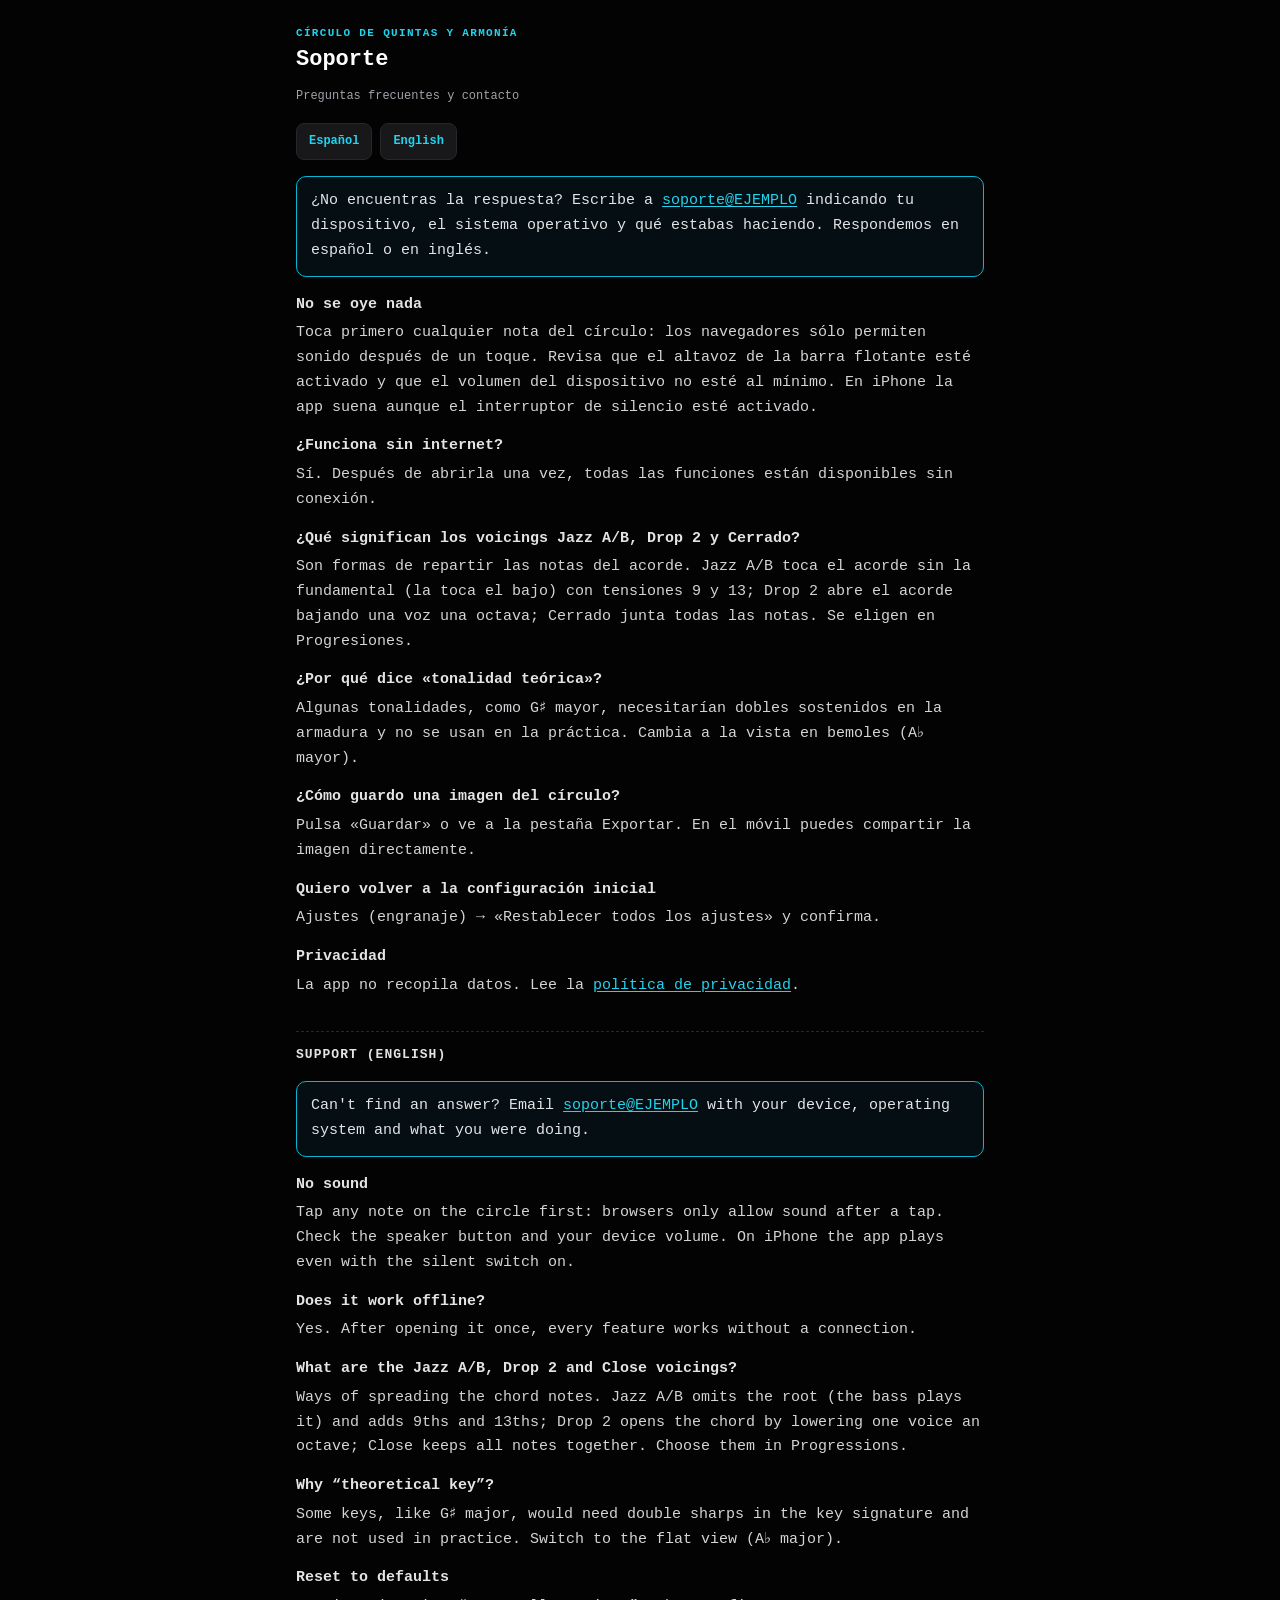
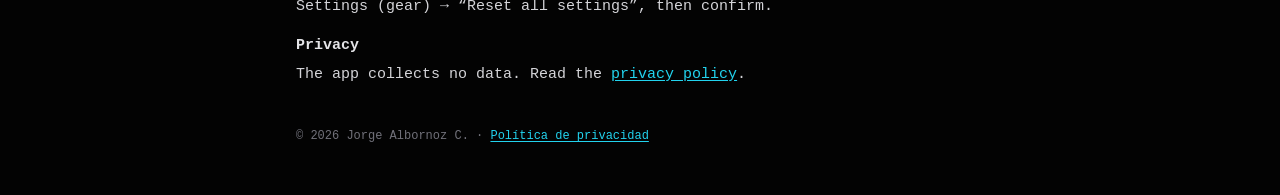
==== legal/soporte.html @ 40c4ffc7 "Páginas legales desde la app (350a879)" ====
<!DOCTYPE html>
<html lang="es">
<head>
    <meta charset="UTF-8">
    <meta name="viewport" content="width=device-width, initial-scale=1, viewport-fit=cover">
    <meta name="theme-color" content="#030303">
    <title>Soporte · Círculo de Quintas y Armonía</title>
    <link rel="icon" href="../icons/icon.svg" type="image/svg+xml">
    <link rel="stylesheet" href="legal.css">
</head>
<body>
<main>
    <p class="k">Círculo de Quintas y Armonía</p>
    <h1>Soporte</h1>
    <p class="meta">Preguntas frecuentes y contacto</p>
    <nav class="lang" aria-label="Idioma / Language"><a href="#es" aria-current="true">Español</a><a href="#en" lang="en">English</a></nav>

    <section id="es">
        <p class="card">¿No encuentras la respuesta? Escribe a <a href="mailto:soporte@EJEMPLO">soporte@EJEMPLO</a> indicando tu dispositivo, el sistema operativo y qué estabas haciendo. Respondemos en español o en inglés.</p>

        <dl>
            <dt>No se oye nada</dt>
            <dd>Toca primero cualquier nota del círculo: los navegadores sólo permiten sonido después de un toque. Revisa que el altavoz de la barra flotante esté activado y que el volumen del dispositivo no esté al mínimo. En iPhone la app suena aunque el interruptor de silencio esté activado.</dd>

            <dt>¿Funciona sin internet?</dt>
            <dd>Sí. Después de abrirla una vez, todas las funciones están disponibles sin conexión.</dd>

            <dt>¿Qué significan los voicings Jazz A/B, Drop 2 y Cerrado?</dt>
            <dd>Son formas de repartir las notas del acorde. Jazz A/B toca el acorde sin la fundamental (la toca el bajo) con tensiones 9 y 13; Drop 2 abre el acorde bajando una voz una octava; Cerrado junta todas las notas. Se eligen en Progresiones.</dd>

            <dt>¿Por qué dice «tonalidad teórica»?</dt>
            <dd>Algunas tonalidades, como G♯ mayor, necesitarían dobles sostenidos en la armadura y no se usan en la práctica. Cambia a la vista en bemoles (A♭ mayor).</dd>

            <dt>¿Cómo guardo una imagen del círculo?</dt>
            <dd>Pulsa «Guardar» o ve a la pestaña Exportar. En el móvil puedes compartir la imagen directamente.</dd>

            <dt>Quiero volver a la configuración inicial</dt>
            <dd>Ajustes (engranaje) → «Restablecer todos los ajustes» y confirma.</dd>

            <dt>Privacidad</dt>
            <dd>La app no recopila datos. Lee la <a href="privacidad.html">política de privacidad</a>.</dd>
        </dl>
    </section>

    <section id="en" lang="en">
        <h2>Support (English)</h2>
        <p class="card">Can't find an answer? Email <a href="mailto:soporte@EJEMPLO">soporte@EJEMPLO</a> with your device, operating system and what you were doing.</p>
        <dl>
            <dt>No sound</dt>
            <dd>Tap any note on the circle first: browsers only allow sound after a tap. Check the speaker button and your device volume. On iPhone the app plays even with the silent switch on.</dd>
            <dt>Does it work offline?</dt>
            <dd>Yes. After opening it once, every feature works without a connection.</dd>
            <dt>What are the Jazz A/B, Drop 2 and Close voicings?</dt>
            <dd>Ways of spreading the chord notes. Jazz A/B omits the root (the bass plays it) and adds 9ths and 13ths; Drop 2 opens the chord by lowering one voice an octave; Close keeps all notes together. Choose them in Progressions.</dd>
            <dt>Why “theoretical key”?</dt>
            <dd>Some keys, like G♯ major, would need double sharps in the key signature and are not used in practice. Switch to the flat view (A♭ major).</dd>
            <dt>Reset to defaults</dt>
            <dd>Settings (gear) → “Reset all settings”, then confirm.</dd>
            <dt>Privacy</dt>
            <dd>The app collects no data. Read the <a href="privacidad.html#en">privacy policy</a>.</dd>
        </dl>
    </section>

    <footer>© 2026 Jorge Albornoz C. · <a href="privacidad.html">Política de privacidad</a></footer>
</main>
</body>
</html>
---- legal/legal.css ----
/* legal.css — Páginas de privacidad y soporte (misma estética que la app: zinc + cian, monoespaciada) */
:root {
    color-scheme: dark;
    --bg: #030303; --z900: #18181b; --z800: #27272a; --z500: #71717a; --z400: #a1a1aa; --z300: #d4d4d8; --z200: #e4e4e7;
    --cy500: #06b6d4; --cy400: #22d3ee;
}
* { box-sizing: border-box; }
html { -webkit-text-size-adjust: 100%; text-size-adjust: 100%; }
body { margin: 0; background: var(--bg); color: var(--z300); font-family: monospace; font-size: 15px; line-height: 1.65; }
main { max-width: 720px; margin: 0 auto; padding: max(24px, env(safe-area-inset-top)) 16px 48px; }
.k { margin: 0 0 4px; font-size: 11px; font-weight: 700; letter-spacing: 0.12em; text-transform: uppercase; color: var(--cy400); }
h1 { margin: 0 0 6px; font-size: 22px; line-height: 1.3; color: #fff; }
h2 { margin: 32px 0 8px; padding-top: 12px; border-top: 1px dashed var(--z800); font-size: 13px; letter-spacing: 0.08em; text-transform: uppercase; color: var(--z200); }
p, li { color: var(--z300); }
.meta { font-size: 12px; color: var(--z400); }
a { color: var(--cy400); text-underline-offset: 2px; }
a:focus-visible { outline: 2px solid var(--cy500); outline-offset: 2px; }
.lang { display: flex; gap: 8px; margin: 16px 0 8px; }
.lang a { padding: 8px 12px; border: 1px solid var(--z800); border-radius: 8px; background: var(--z900); text-decoration: none; font-size: 12px; font-weight: 700; }
.card { margin: 16px 0; padding: 12px 14px; border: 1px solid var(--cy500); border-radius: 10px; background: rgba(8, 51, 68, 0.25); color: var(--z200); }
dt { margin-top: 14px; font-weight: 700; color: var(--z200); }
dd { margin: 4px 0 0; }
footer { margin-top: 40px; font-size: 12px; color: var(--z500); }
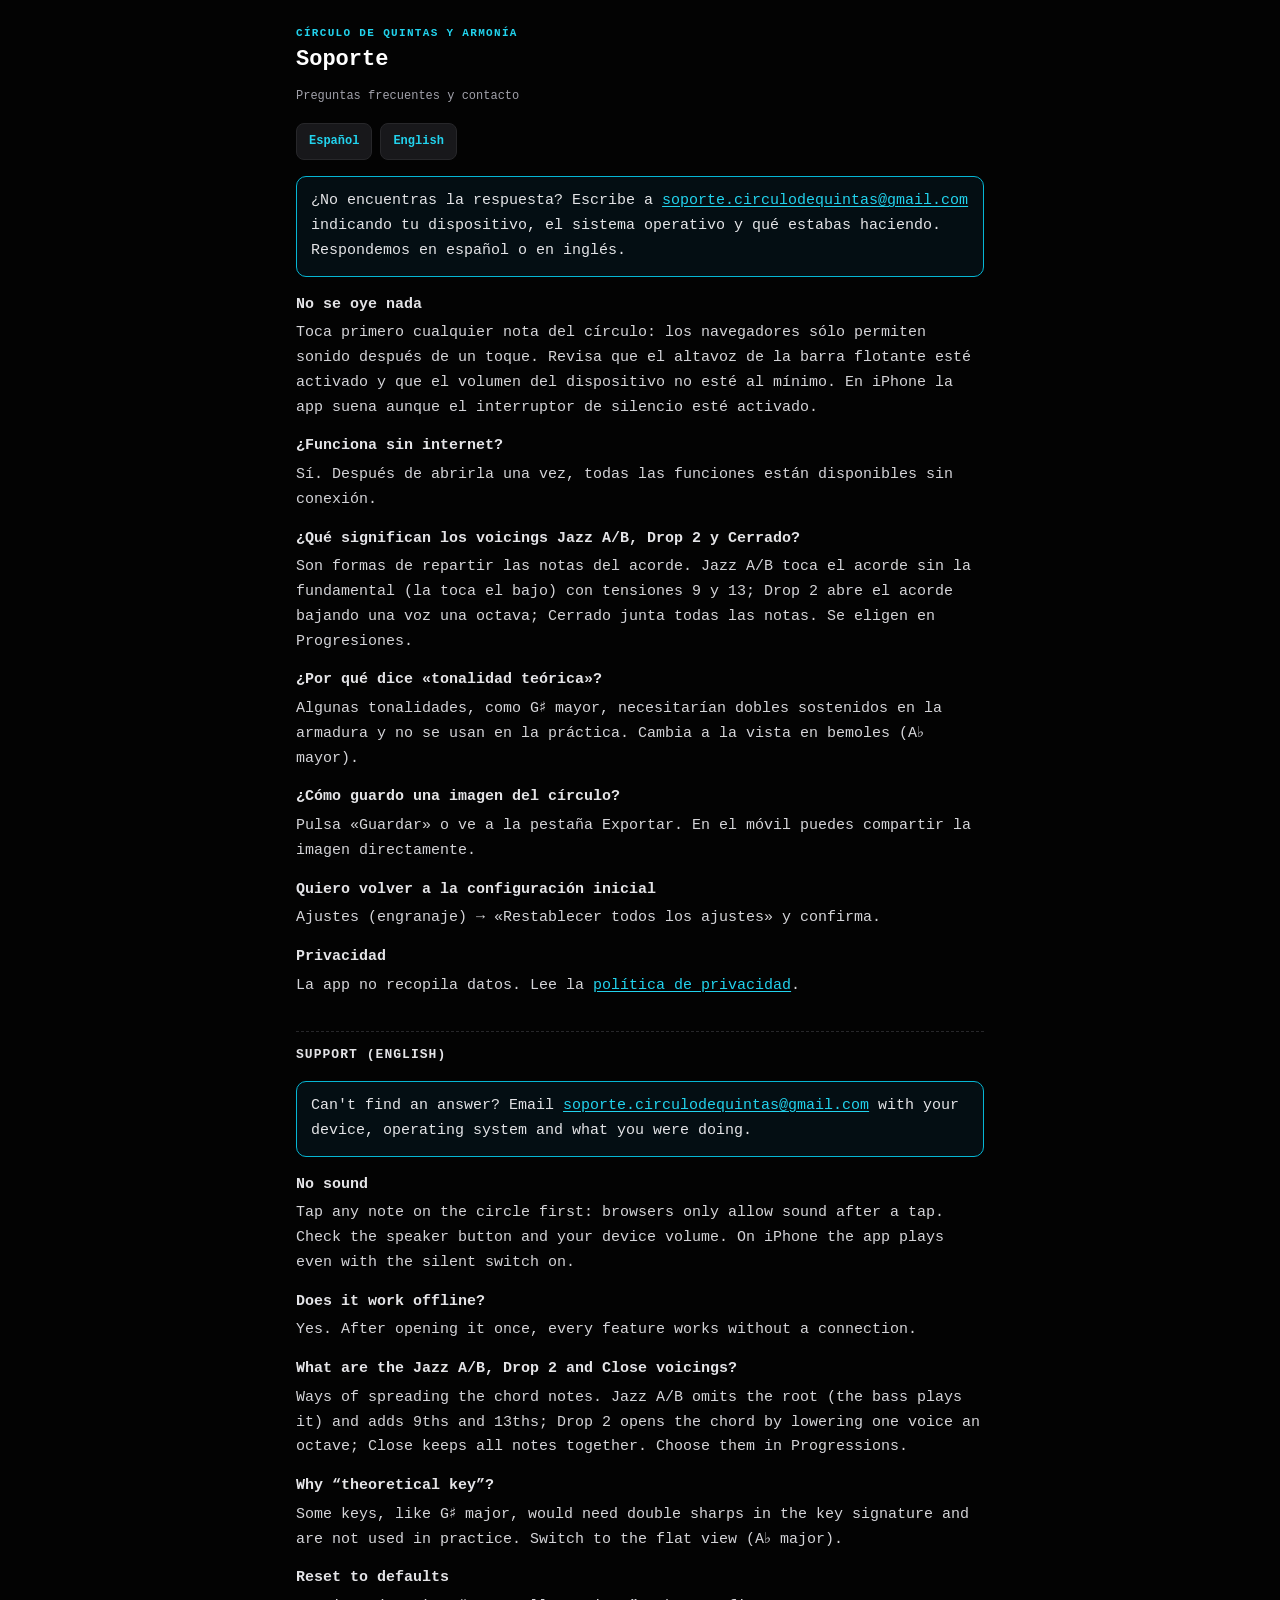
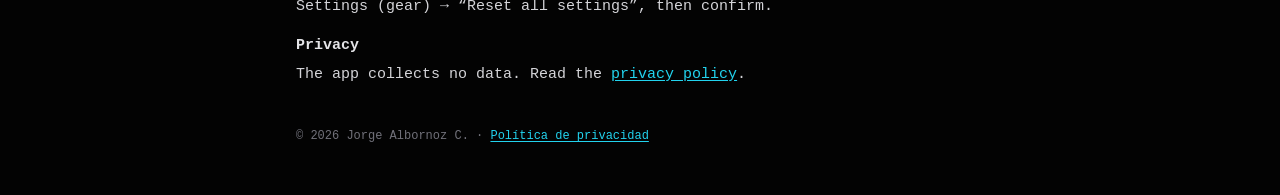
==== commit b777f906: "Páginas legales desde la app (2d35373)" ====
--- a/legal/soporte.html
+++ b/legal/soporte.html
@@ -16,7 +16,7 @@
     <nav class="lang" aria-label="Idioma / Language"><a href="#es" aria-current="true">Español</a><a href="#en" lang="en">English</a></nav>
 
     <section id="es">
-        <p class="card">¿No encuentras la respuesta? Escribe a <a href="mailto:soporte@EJEMPLO">soporte@EJEMPLO</a> indicando tu dispositivo, el sistema operativo y qué estabas haciendo. Respondemos en español o en inglés.</p>
+        <p class="card">¿No encuentras la respuesta? Escribe a <a href="mailto:soporte.circulodequintas@gmail.com">soporte.circulodequintas@gmail.com</a> indicando tu dispositivo, el sistema operativo y qué estabas haciendo. Respondemos en español o en inglés.</p>
 
         <dl>
             <dt>No se oye nada</dt>
@@ -44,7 +44,7 @@
 
     <section id="en" lang="en">
         <h2>Support (English)</h2>
-        <p class="card">Can't find an answer? Email <a href="mailto:soporte@EJEMPLO">soporte@EJEMPLO</a> with your device, operating system and what you were doing.</p>
+        <p class="card">Can't find an answer? Email <a href="mailto:soporte.circulodequintas@gmail.com">soporte.circulodequintas@gmail.com</a> with your device, operating system and what you were doing.</p>
         <dl>
             <dt>No sound</dt>
             <dd>Tap any note on the circle first: browsers only allow sound after a tap. Check the speaker button and your device volume. On iPhone the app plays even with the silent switch on.</dd>
